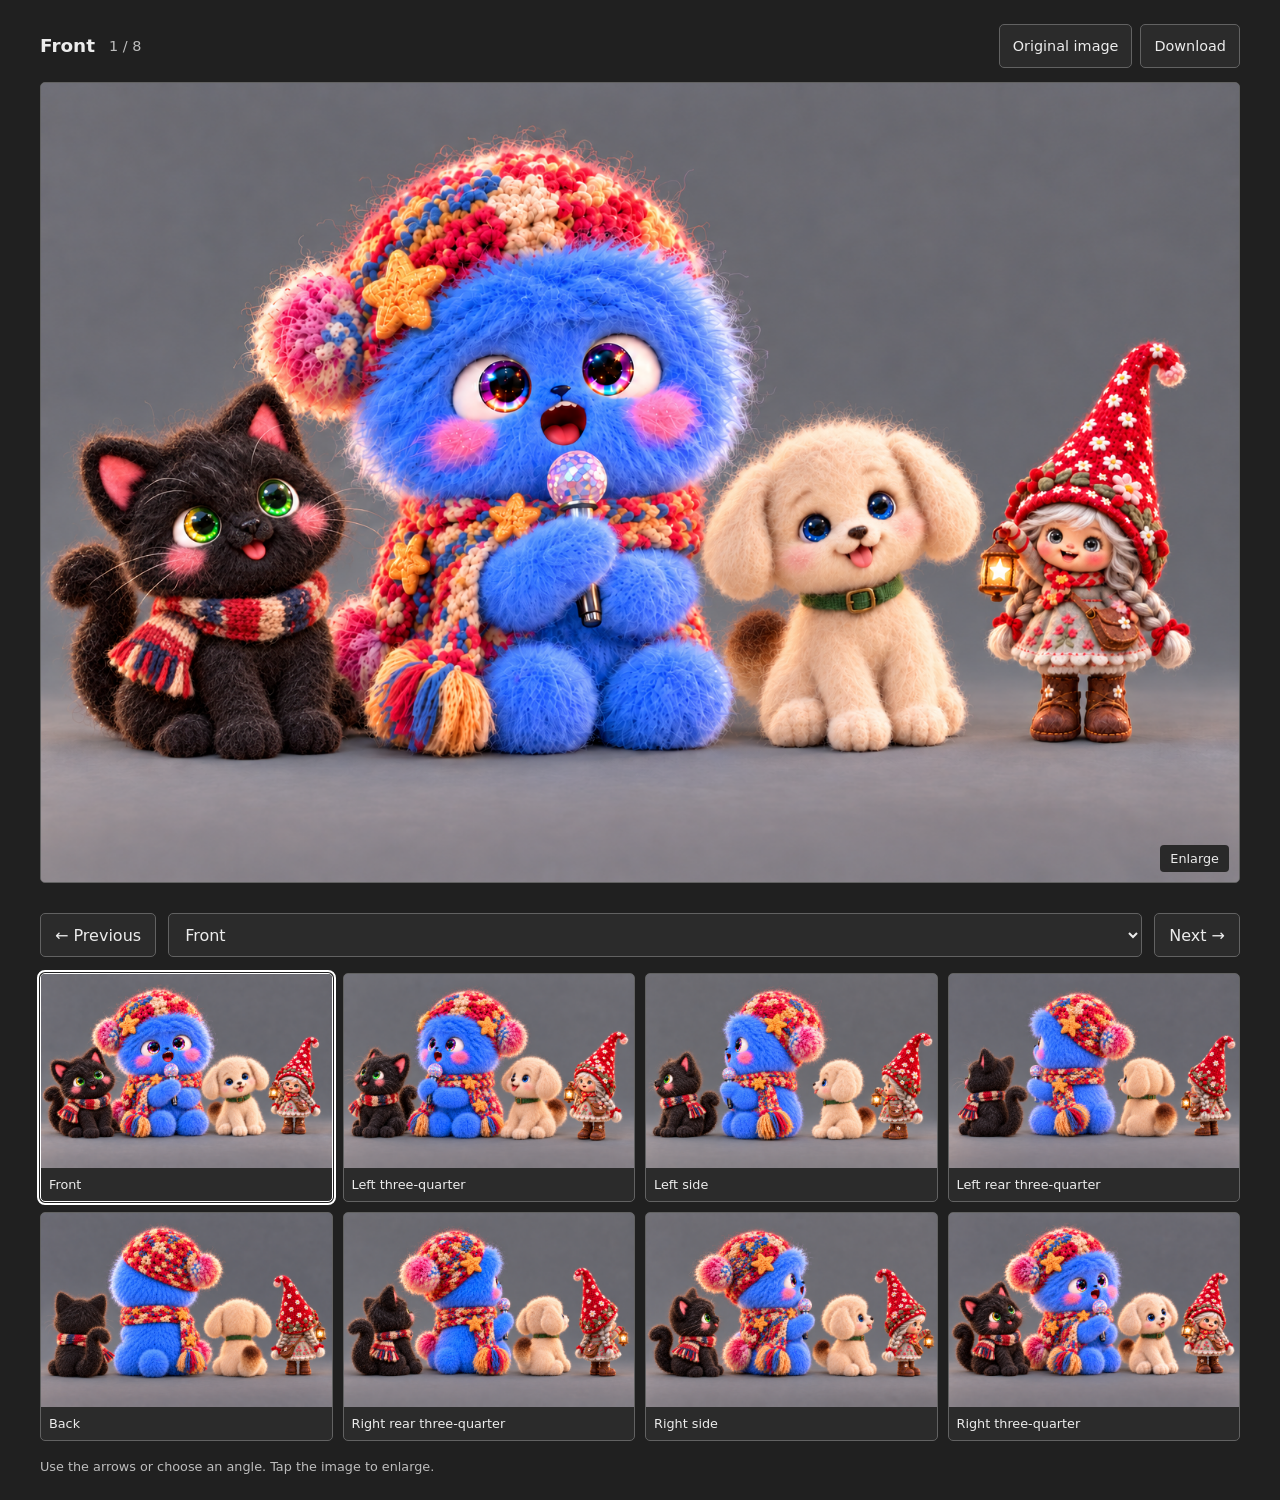
==== character-review/index.html @ 21128227 "Add unbranded responsive eight-angle group character review in separate directory" ====
<!doctype html>
<html lang="en">
<head>
  <meta charset="utf-8">
  <meta name="viewport" content="width=device-width, initial-scale=1">
  <meta name="robots" content="noindex,nofollow,noimageindex,nosnippet">
  <meta name="googlebot" content="noindex,nofollow,noimageindex,nosnippet">
  <meta name="color-scheme" content="dark light">
  <title>Character review</title>
  <link rel="icon" href="data:,">
  <link rel="stylesheet" href="review.css">
  <script src="review.js" defer></script>
</head>
<body>
  <main class="review">
    <header class="toolbar">
      <div class="heading">
        <h1 id="view-title">Front</h1>
        <span class="count" id="view-count" aria-label="Image 1 of 8" aria-live="polite" aria-atomic="true">1 / 8</span>
      </div>
      <div class="actions">
        <a id="original-link" href="images/front.png" target="_blank" rel="noopener">Original image</a>
        <a id="download-link" href="images/front.png" download="front.png">Download</a>
      </div>
    </header>

    <button class="image-button" id="enlarge-button" type="button" aria-label="Enlarge front view of all four characters" aria-haspopup="dialog">
      <img id="main-image" src="images/front.png" width="1536" height="1024" alt="Lumi, Kitty, Doggy and Nomie together, viewed from the front, in their current default outfits." fetchpriority="high">
      <span class="image-hint">Enlarge</span>
    </button>
    <p id="image-status" class="status" role="status" aria-live="polite"></p>

    <div class="navigation">
      <button id="previous-button" type="button" aria-label="Previous angle">← <span>Previous</span></button>
      <label class="angle-picker" for="angle-select">
        <span class="sr-only">Choose a viewing angle</span>
        <select id="angle-select">
          <option value="front">Front</option>
          <option value="front-left">Left three-quarter</option>
          <option value="left">Left side</option>
          <option value="back-left">Left rear three-quarter</option>
          <option value="back">Back</option>
          <option value="back-right">Right rear three-quarter</option>
          <option value="right">Right side</option>
          <option value="front-right">Right three-quarter</option>
        </select>
      </label>
      <button id="next-button" type="button" aria-label="Next angle"><span>Next</span> →</button>
    </div>

    <nav class="angles" id="angle-buttons" aria-label="All viewing angles"></nav>
    <p class="help">Use the arrows or choose an angle. Tap the image to enlarge.</p>

    <noscript><p class="help">Enable JavaScript to switch between the eight angles. You can still open or download the front view above.</p></noscript>
  </main>

  <dialog id="image-dialog" aria-labelledby="dialog-title">
    <div class="dialog-content">
      <header class="dialog-toolbar">
        <h2 id="dialog-title">Front</h2>
        <div class="dialog-actions">
          <button id="zoom-button" type="button" aria-pressed="false">Zoom in</button>
          <button id="close-button" type="button" autofocus>Close</button>
        </div>
      </header>
      <div class="zoom-area" id="zoom-area" tabindex="0" aria-label="Enlarged image. When zoomed, scroll to inspect it.">
        <img id="dialog-image" src="images/front.png" width="1536" height="1024" alt="Lumi, Kitty, Doggy and Nomie together, viewed from the front, in their current default outfits.">
      </div>
    </div>
  </dialog>
</body>
</html>
---- character-review/review.css ----
:root {
  color-scheme: dark;
  font-family: system-ui, -apple-system, BlinkMacSystemFont, "Segoe UI", sans-serif;
  color: #ececec;
  background: #202020;
  font-synthesis: none;
  --panel: #2b2b2b;
  --line: #626262;
  --muted: #bdbdbd;
}

* { box-sizing: border-box; }
body { margin: 0; }
button, select, a { -webkit-tap-highlight-color: transparent; }
button, select { font: inherit; }
button, select, .actions a {
  min-height: 44px;
  border: 1px solid var(--line);
  border-radius: 5px;
  color: inherit;
  background: var(--panel);
}
button, select { cursor: pointer; }
button:hover, .actions a:hover { background: #3c3c3c; }
button:focus-visible, select:focus-visible, a:focus-visible, .zoom-area:focus-visible {
  outline: 3px solid #fff;
  outline-offset: 3px;
}
.review { width: min(100% - 32px, 1200px); margin: 24px auto; }
.toolbar, .heading, .actions, .dialog-toolbar, .dialog-actions { display: flex; align-items: center; }
.toolbar { gap: 12px; justify-content: space-between; flex-wrap: wrap; margin-bottom: 14px; }
.heading { gap: 14px; min-width: 0; }
h1, h2 { margin: 0; font-size: 1.15rem; font-weight: 600; line-height: 1.35; }
.count { flex-shrink: 0; color: var(--muted); font-size: .9rem; font-variant-numeric: tabular-nums; }
.actions { gap: 8px; flex-wrap: wrap; }
.actions a { display: inline-flex; align-items: center; padding: 9px 13px; font-size: .9rem; text-decoration: none; }
.image-button { display: block; position: relative; width: 100%; padding: 0; overflow: hidden; border-color: var(--line); background: #777; }
.image-button:hover { background: #777; }
.image-button img { display: block; width: 100%; height: auto; aspect-ratio: 3 / 2; object-fit: contain; }
.image-hint { position: absolute; right: 10px; bottom: 10px; padding: 6px 10px; border-radius: 4px; background: #202020e8; font-size: .8rem; }
.status { min-height: 1.35em; margin: 6px 0; color: var(--muted); font-size: .85rem; }
.navigation { display: grid; grid-template-columns: auto minmax(0, 1fr) auto; gap: 12px; align-items: center; }
.navigation button { padding: 8px 14px; white-space: nowrap; }
.angle-picker { min-width: 0; }
.angle-picker select { width: 100%; padding: 8px 32px 8px 12px; }
.angles { display: grid; grid-template-columns: repeat(4, minmax(0, 1fr)); gap: 10px; margin-top: 16px; }
.angle-button { min-width: 0; padding: 0; overflow: hidden; text-align: left; }
.angle-button img { display: block; width: 100%; height: auto; aspect-ratio: 3 / 2; object-fit: contain; background: #777; }
.angle-button span { display: block; padding: 8px; font-size: .8rem; line-height: 1.35; overflow-wrap: anywhere; }
.angle-button[aria-pressed="true"] { border-color: #fff; outline: 2px solid #fff; outline-offset: 1px; }
.help { margin: 16px 0 0; font-size: .8rem; line-height: 1.5; color: var(--muted); }
.sr-only { position: absolute; width: 1px; height: 1px; padding: 0; margin: -1px; overflow: hidden; clip: rect(0, 0, 0, 0); white-space: nowrap; border: 0; }

dialog { width: calc(100% - 24px); max-width: 1600px; max-height: calc(100dvh - 24px); padding: 0; border: 1px solid var(--line); border-radius: 6px; color: inherit; background: #202020; }
dialog::backdrop { background: #000b; }
.dialog-content { display: flex; flex-direction: column; max-height: calc(100dvh - 26px); }
.dialog-toolbar { flex-shrink: 0; justify-content: space-between; gap: 12px; padding: 12px; flex-wrap: wrap; border-bottom: 1px solid var(--line); }
.dialog-toolbar h2 { font-size: 1rem; }
.dialog-actions { gap: 8px; }
.dialog-actions button { padding: 8px 12px; }
.zoom-area { min-height: 0; overflow: auto; overscroll-behavior: contain; background: #777; }
.zoom-area img { display: block; width: 100%; height: auto; max-height: calc(100dvh - 110px); object-fit: contain; }
.zoom-area.is-zoomed img { width: 200%; max-width: none; max-height: none; }
body.dialog-open { overflow: hidden; }

@media (max-width: 600px) {
  .review { width: calc(100% - 20px); margin: 14px auto; }
  .toolbar { gap: 10px; }
  .heading { flex: 1 0 100%; justify-content: space-between; }
  h1 { font-size: 1.05rem; }
  .actions { width: 100%; }
  .actions a { flex: 1; justify-content: center; }
  .navigation { gap: 6px; }
  .navigation button { padding: 8px 10px; }
  .navigation button span { display: none; }
  .angles { grid-template-columns: repeat(2, minmax(0, 1fr)); gap: 8px; }
  .angle-button span { min-height: 38px; display: flex; align-items: center; }
  dialog { width: calc(100% - 12px); max-height: calc(100dvh - 12px); }
  .dialog-content { max-height: calc(100dvh - 14px); }
  .dialog-toolbar { padding: 8px; gap: 8px; }
  .dialog-toolbar h2 { flex: 1 0 100%; }
  .dialog-actions { width: 100%; }
  .dialog-actions button { flex: 1; }
  .zoom-area img { max-height: calc(100dvh - 130px); }
}

@media (prefers-reduced-motion: reduce) {
  *, *::before, *::after { scroll-behavior: auto !important; animation: none !important; transition: none !important; }
}
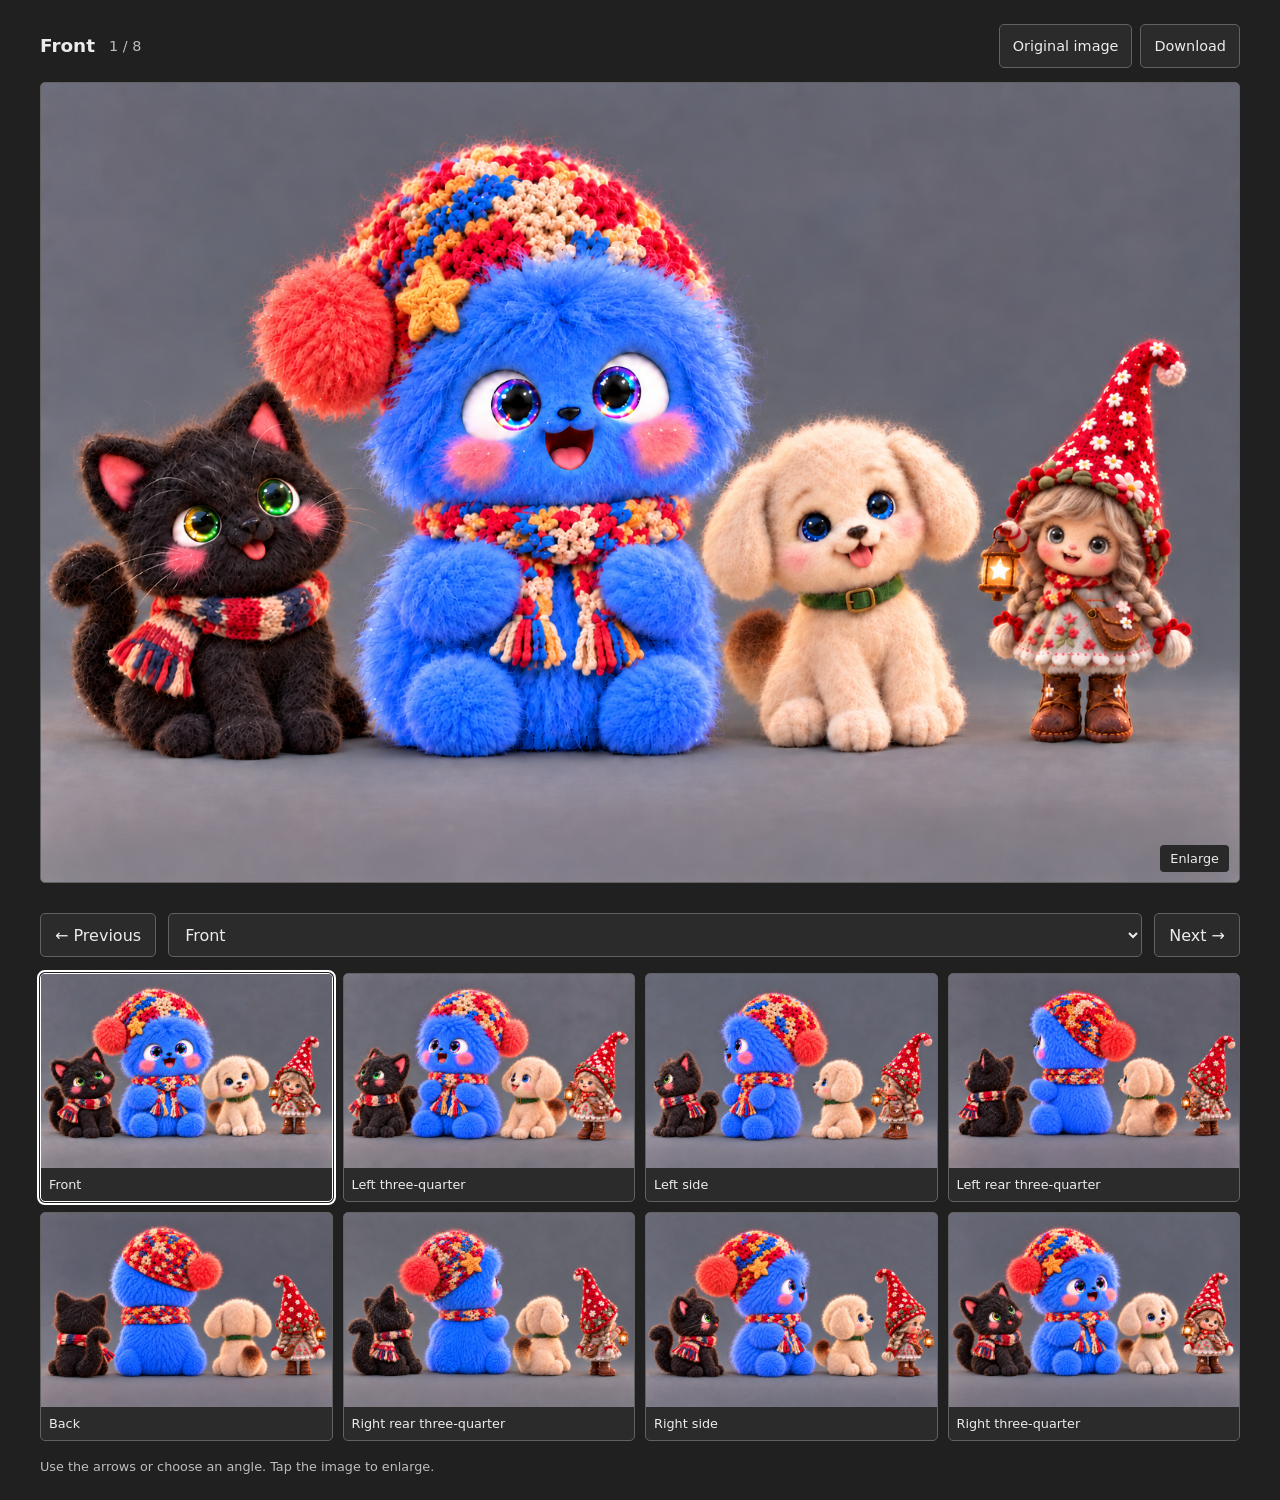
==== commit 81eed2cd: "Update eight-angle character review with current Lumi and felted natural-haired Nomie" ====
--- a/character-review/index.html
+++ b/character-review/index.html
@@ -9,7 +9,7 @@
   <title>Character review</title>
   <link rel="icon" href="data:,">
   <link rel="stylesheet" href="review.css">
-  <script src="review.js" defer></script>
+  <script src="review.js?v=20261002-lumi-nomie-v2" defer></script>
 </head>
 <body>
   <main class="review">
@@ -19,13 +19,13 @@
         <span class="count" id="view-count" aria-label="Image 1 of 8" aria-live="polite" aria-atomic="true">1 / 8</span>
       </div>
       <div class="actions">
-        <a id="original-link" href="images/front.png" target="_blank" rel="noopener">Original image</a>
-        <a id="download-link" href="images/front.png" download="front.png">Download</a>
+        <a id="original-link" href="images/front.png?v=20261002-lumi-nomie-v2" target="_blank" rel="noopener">Original image</a>
+        <a id="download-link" href="images/front.png?v=20261002-lumi-nomie-v2" download="front.png">Download</a>
       </div>
     </header>
 
     <button class="image-button" id="enlarge-button" type="button" aria-label="Enlarge front view of all four characters" aria-haspopup="dialog">
-      <img id="main-image" src="images/front.png" width="1536" height="1024" alt="Lumi, Kitty, Doggy and Nomie together, viewed from the front, in their current default outfits." fetchpriority="high">
+      <img id="main-image" src="images/front.png?v=20261002-lumi-nomie-v2" width="1536" height="1024" alt="Lumi, Kitty, Doggy and Nomie together, viewed from the front, in their current default outfits." fetchpriority="high">
       <span class="image-hint">Enlarge</span>
     </button>
     <p id="image-status" class="status" role="status" aria-live="polite"></p>
@@ -64,7 +64,7 @@
         </div>
       </header>
       <div class="zoom-area" id="zoom-area" tabindex="0" aria-label="Enlarged image. When zoomed, scroll to inspect it.">
-        <img id="dialog-image" src="images/front.png" width="1536" height="1024" alt="Lumi, Kitty, Doggy and Nomie together, viewed from the front, in their current default outfits.">
+        <img id="dialog-image" src="images/front.png?v=20261002-lumi-nomie-v2" width="1536" height="1024" alt="Lumi, Kitty, Doggy and Nomie together, viewed from the front, in their current default outfits.">
       </div>
     </div>
   </dialog>
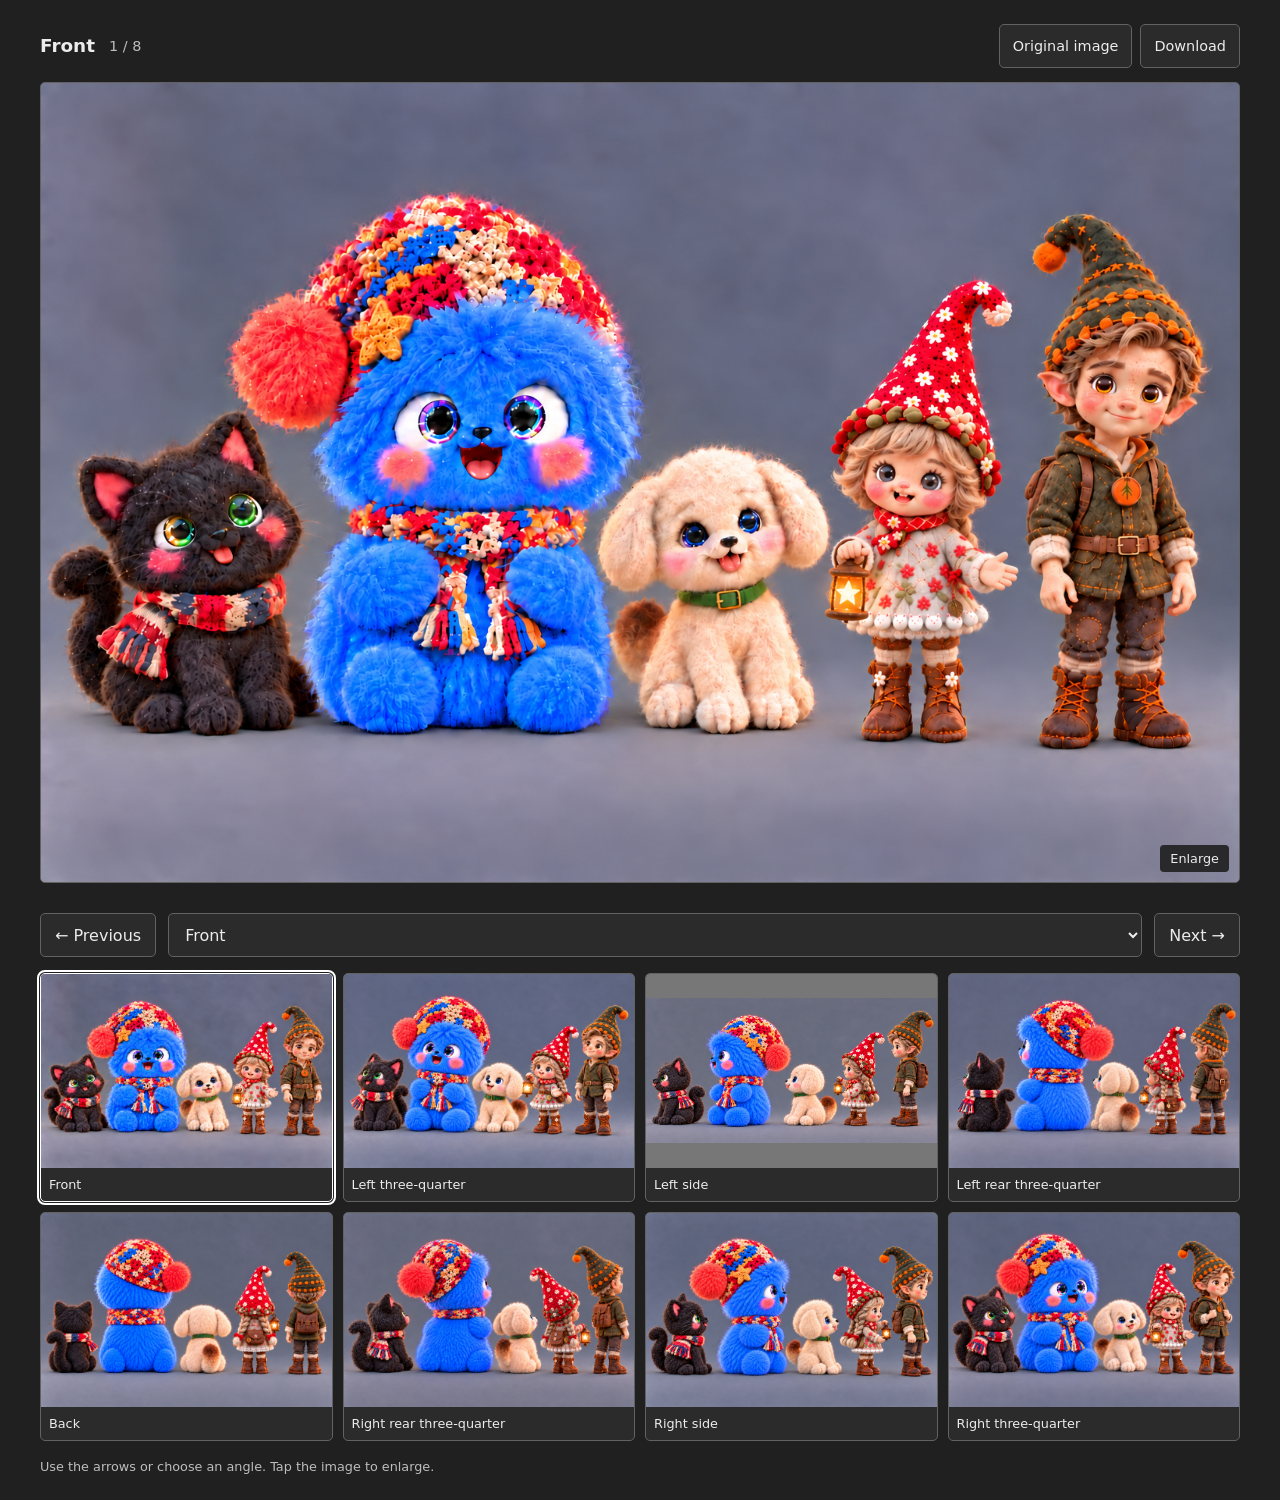
==== commit b7a5100e: "Update all eight character review angles with Jack and revised Nomie" ====
--- a/character-review/index.html
+++ b/character-review/index.html
@@ -9,7 +9,7 @@
   <title>Character review</title>
   <link rel="icon" href="data:,">
   <link rel="stylesheet" href="review.css">
-  <script src="review.js?v=20261002-lumi-nomie-v2" defer></script>
+  <script src="review.js?v=20261002-five-gnomes-v3" defer></script>
 </head>
 <body>
   <main class="review">
@@ -19,13 +19,13 @@
         <span class="count" id="view-count" aria-label="Image 1 of 8" aria-live="polite" aria-atomic="true">1 / 8</span>
       </div>
       <div class="actions">
-        <a id="original-link" href="images/front.png?v=20261002-lumi-nomie-v2" target="_blank" rel="noopener">Original image</a>
-        <a id="download-link" href="images/front.png?v=20261002-lumi-nomie-v2" download="front.png">Download</a>
+        <a id="original-link" href="images/front.png?v=20261002-five-gnomes-v3" target="_blank" rel="noopener">Original image</a>
+        <a id="download-link" href="images/front.png?v=20261002-five-gnomes-v3" download="front.png">Download</a>
       </div>
     </header>
 
-    <button class="image-button" id="enlarge-button" type="button" aria-label="Enlarge front view of all four characters" aria-haspopup="dialog">
-      <img id="main-image" src="images/front.png?v=20261002-lumi-nomie-v2" width="1536" height="1024" alt="Lumi, Kitty, Doggy and Nomie together, viewed from the front, in their current default outfits." fetchpriority="high">
+    <button class="image-button" id="enlarge-button" type="button" aria-label="Enlarge front view of all five characters" aria-haspopup="dialog">
+      <img id="main-image" src="images/front.png?v=20261002-five-gnomes-v3" width="1536" height="1024" alt="Lumi, Kitty, Doggy, Nomie and Jack together, viewed from the front, in their current default outfits." fetchpriority="high">
       <span class="image-hint">Enlarge</span>
     </button>
     <p id="image-status" class="status" role="status" aria-live="polite"></p>
@@ -64,7 +64,7 @@
         </div>
       </header>
       <div class="zoom-area" id="zoom-area" tabindex="0" aria-label="Enlarged image. When zoomed, scroll to inspect it.">
-        <img id="dialog-image" src="images/front.png?v=20261002-lumi-nomie-v2" width="1536" height="1024" alt="Lumi, Kitty, Doggy and Nomie together, viewed from the front, in their current default outfits.">
+        <img id="dialog-image" src="images/front.png?v=20261002-five-gnomes-v3" width="1536" height="1024" alt="Lumi, Kitty, Doggy, Nomie and Jack together, viewed from the front, in their current default outfits.">
       </div>
     </div>
   </dialog>
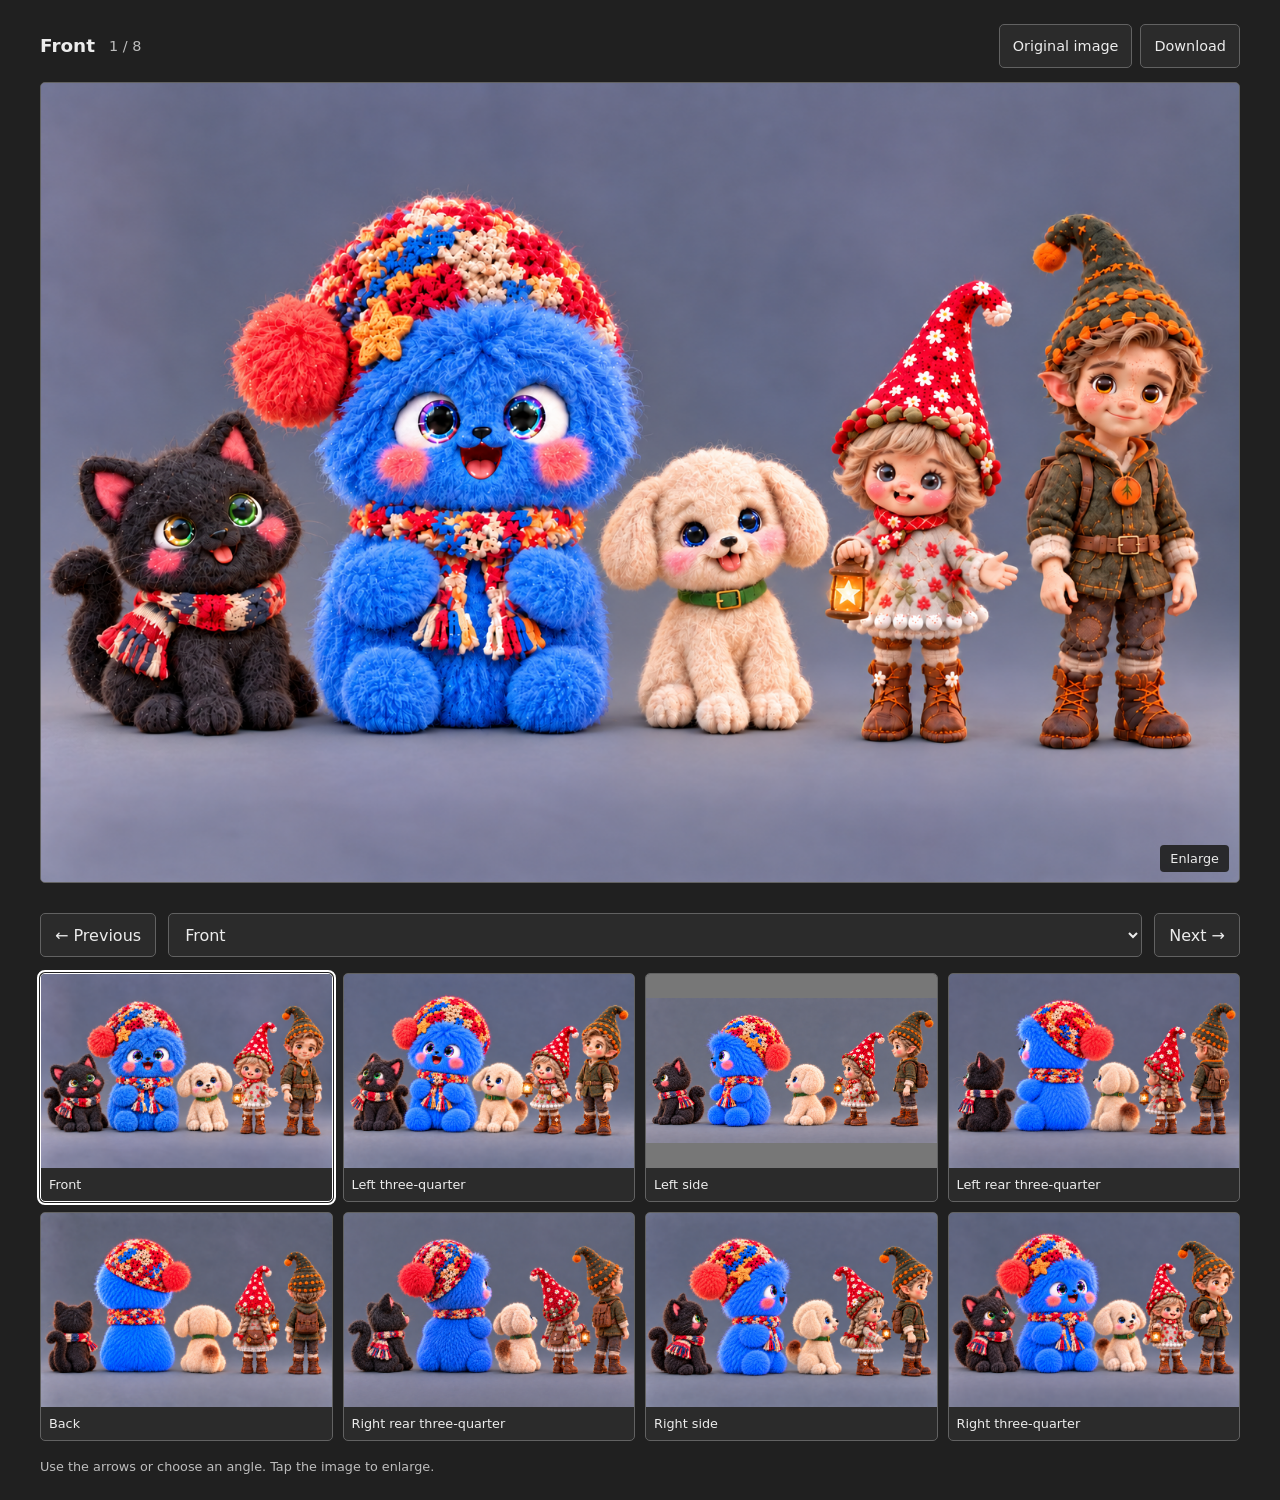
==== commit db3bc451: "Refine character review wool detail and Lumi rear silhouette" ====
--- a/character-review/index.html
+++ b/character-review/index.html
@@ -9,7 +9,7 @@
   <title>Character review</title>
   <link rel="icon" href="data:,">
   <link rel="stylesheet" href="review.css">
-  <script src="review.js?v=20261002-five-gnomes-v3" defer></script>
+  <script src="review.js?v=20261002-detail-v4" defer></script>
 </head>
 <body>
   <main class="review">
@@ -19,13 +19,13 @@
         <span class="count" id="view-count" aria-label="Image 1 of 8" aria-live="polite" aria-atomic="true">1 / 8</span>
       </div>
       <div class="actions">
-        <a id="original-link" href="images/front.png?v=20261002-five-gnomes-v3" target="_blank" rel="noopener">Original image</a>
-        <a id="download-link" href="images/front.png?v=20261002-five-gnomes-v3" download="front.png">Download</a>
+        <a id="original-link" href="images/front.png?v=20261002-detail-v4" target="_blank" rel="noopener">Original image</a>
+        <a id="download-link" href="images/front.png?v=20261002-detail-v4" download="front.png">Download</a>
       </div>
     </header>
 
     <button class="image-button" id="enlarge-button" type="button" aria-label="Enlarge front view of all five characters" aria-haspopup="dialog">
-      <img id="main-image" src="images/front.png?v=20261002-five-gnomes-v3" width="1536" height="1024" alt="Lumi, Kitty, Doggy, Nomie and Jack together, viewed from the front, in their current default outfits." fetchpriority="high">
+      <img id="main-image" src="images/front.png?v=20261002-detail-v4" width="1536" height="1024" alt="Lumi, Kitty, Doggy, Nomie and Jack together, viewed from the front, in their current default outfits." fetchpriority="high">
       <span class="image-hint">Enlarge</span>
     </button>
     <p id="image-status" class="status" role="status" aria-live="polite"></p>
@@ -64,7 +64,7 @@
         </div>
       </header>
       <div class="zoom-area" id="zoom-area" tabindex="0" aria-label="Enlarged image. When zoomed, scroll to inspect it.">
-        <img id="dialog-image" src="images/front.png?v=20261002-five-gnomes-v3" width="1536" height="1024" alt="Lumi, Kitty, Doggy, Nomie and Jack together, viewed from the front, in their current default outfits.">
+        <img id="dialog-image" src="images/front.png?v=20261002-detail-v4" width="1536" height="1024" alt="Lumi, Kitty, Doggy, Nomie and Jack together, viewed from the front, in their current default outfits.">
       </div>
     </div>
   </dialog>
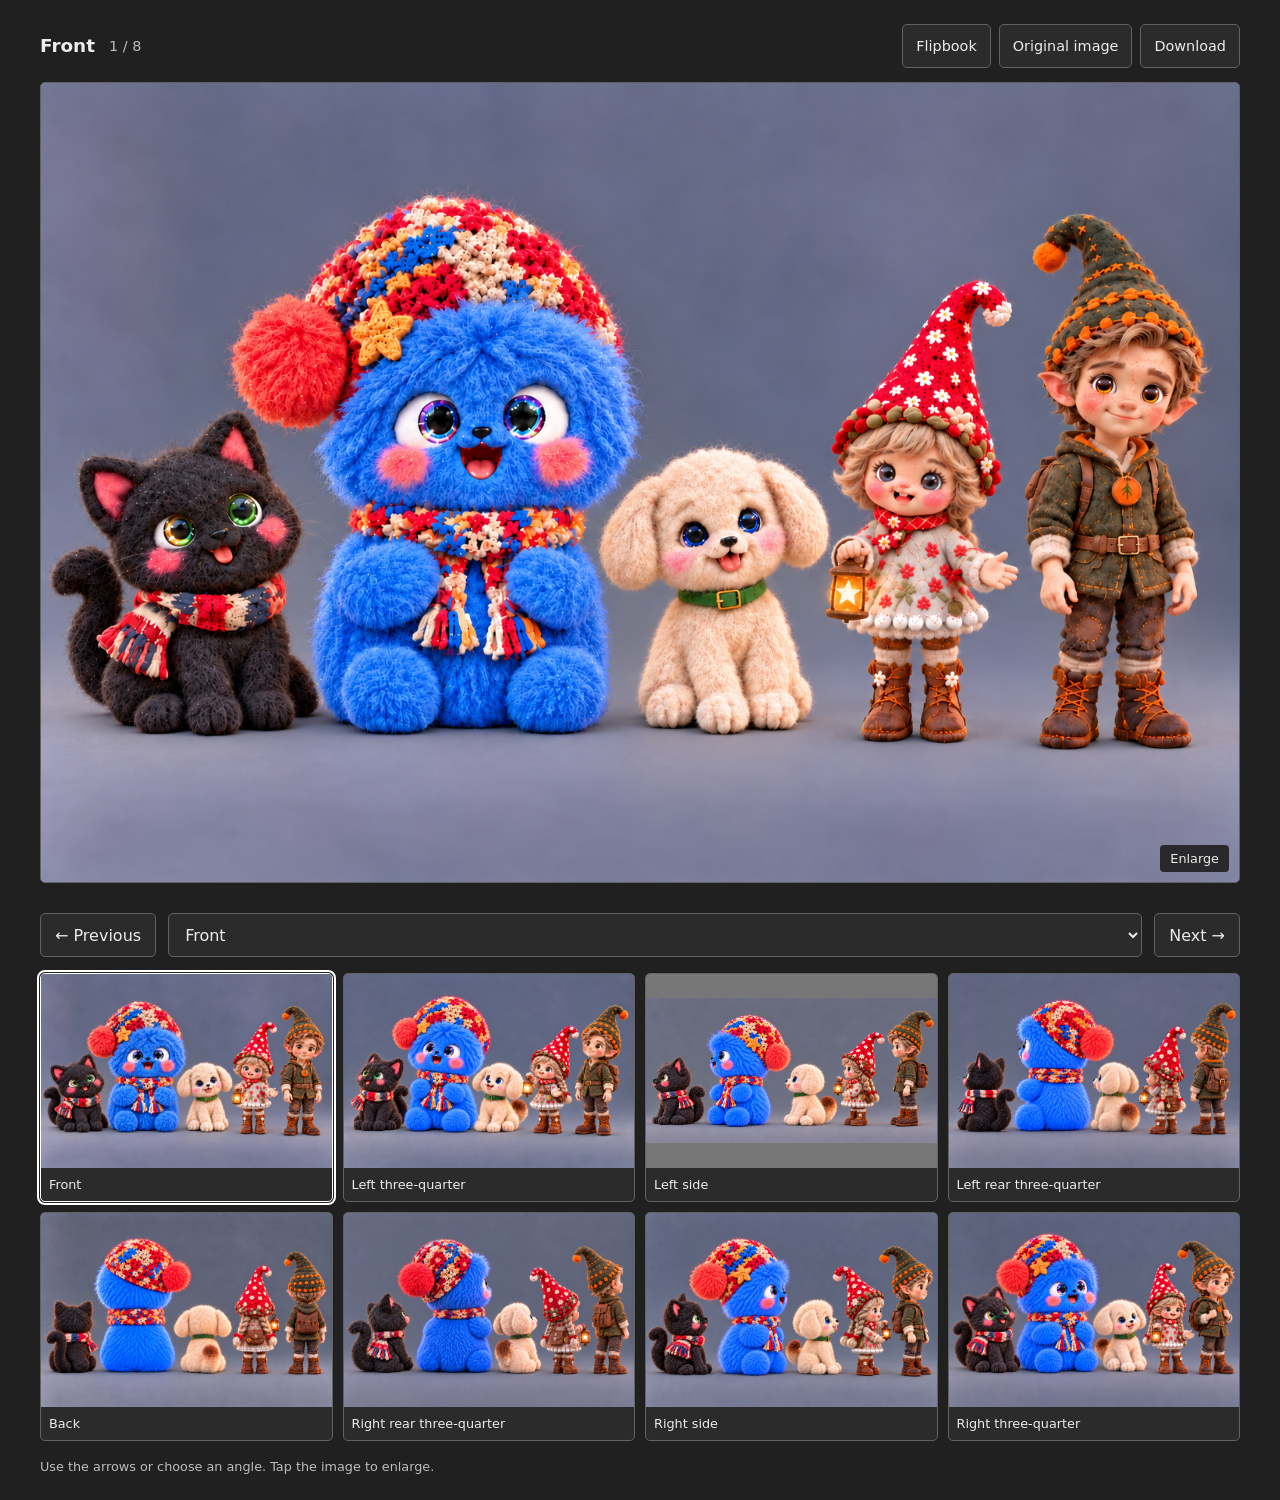
==== commit 8777251e: "Link flipbook and character review and add first/last spread turns" ====
--- a/character-review/index.html
+++ b/character-review/index.html
@@ -19,6 +19,7 @@
         <span class="count" id="view-count" aria-label="Image 1 of 8" aria-live="polite" aria-atomic="true">1 / 8</span>
       </div>
       <div class="actions">
+        <a href="https://axelmurillo.github.io/feltworld-play/flipbook/">Flipbook</a>
         <a id="original-link" href="images/front.png?v=20261002-detail-v4" target="_blank" rel="noopener">Original image</a>
         <a id="download-link" href="images/front.png?v=20261002-detail-v4" download="front.png">Download</a>
       </div>
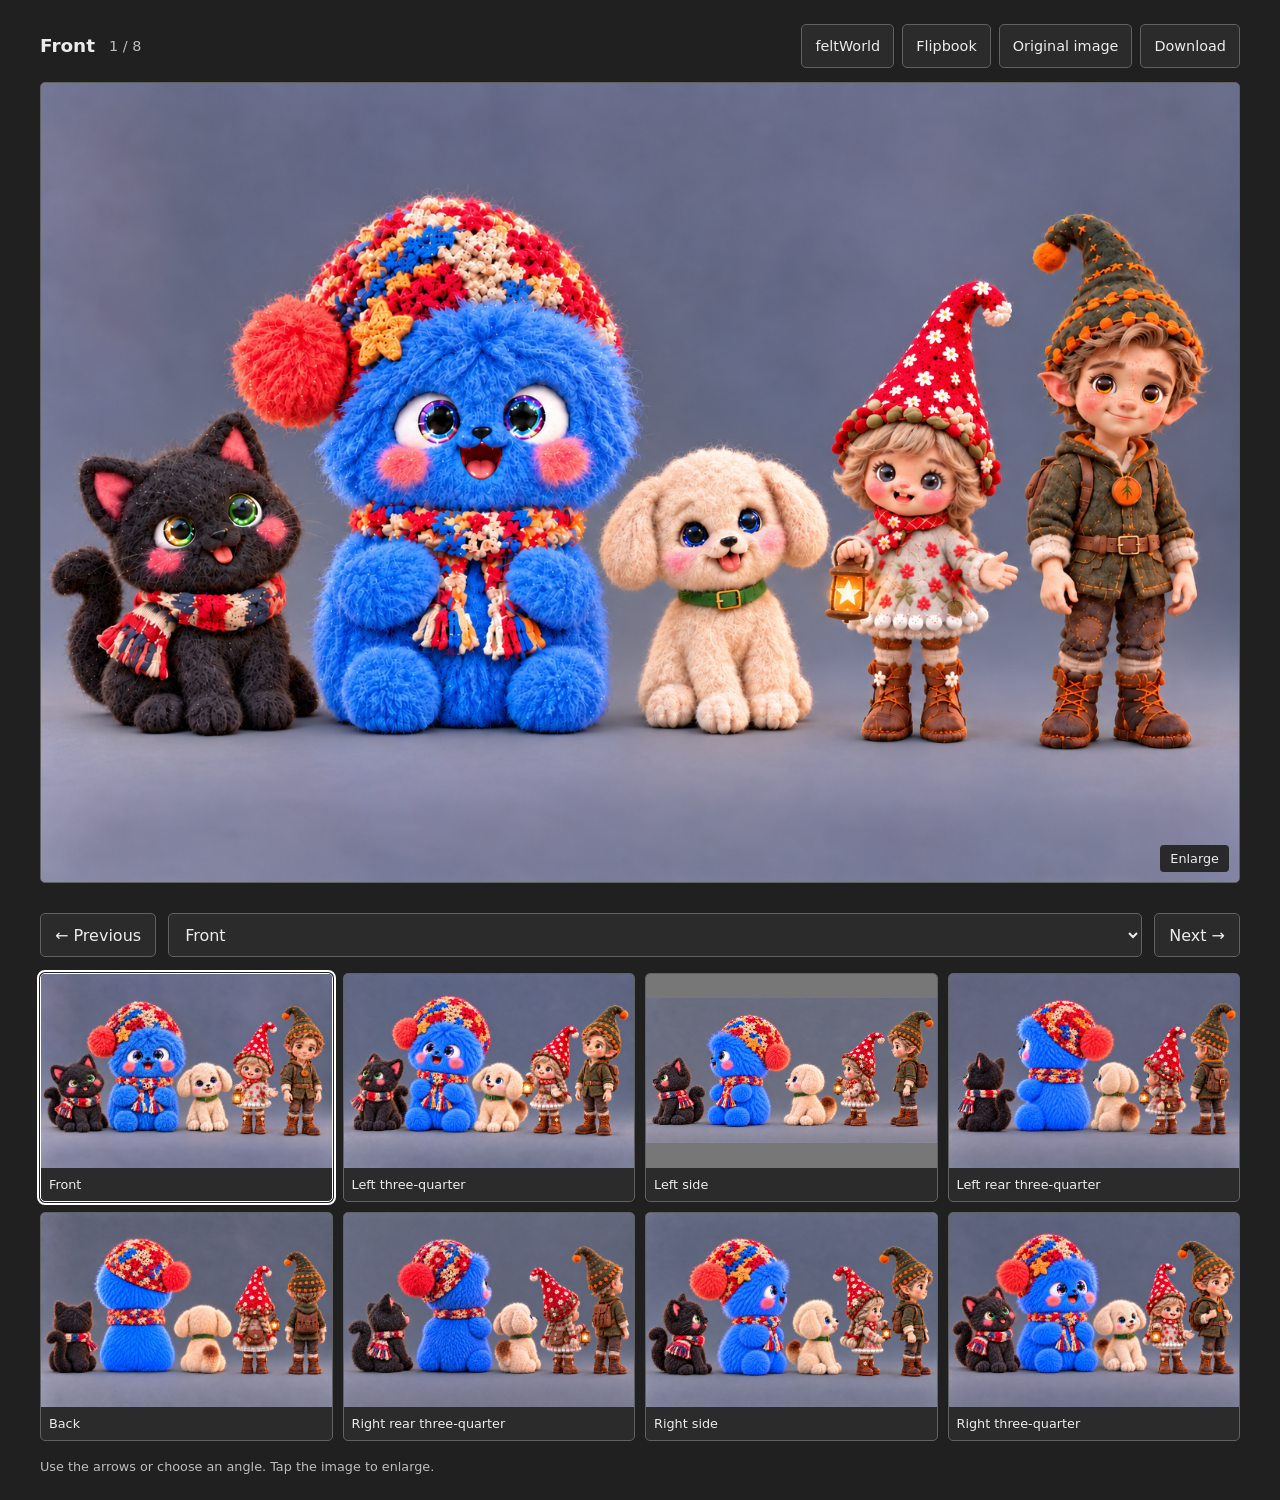
==== commit 29678d85: "Forward legacy entrypoints to feltWorld and add illustrated share cards" ====
--- a/character-review/index.html
+++ b/character-review/index.html
@@ -1,73 +1,19 @@
-<!doctype html>
-<html lang="en">
-<head>
-  <meta charset="utf-8">
-  <meta name="viewport" content="width=device-width, initial-scale=1">
-  <meta name="robots" content="noindex,nofollow,noimageindex,nosnippet">
-  <meta name="googlebot" content="noindex,nofollow,noimageindex,nosnippet">
-  <meta name="color-scheme" content="dark light">
-  <title>Character review</title>
-  <link rel="icon" href="data:,">
-  <link rel="stylesheet" href="review.css">
-  <script src="review.js?v=20261002-detail-v4" defer></script>
-</head>
-<body>
-  <main class="review">
-    <header class="toolbar">
-      <div class="heading">
-        <h1 id="view-title">Front</h1>
-        <span class="count" id="view-count" aria-label="Image 1 of 8" aria-live="polite" aria-atomic="true">1 / 8</span>
-      </div>
-      <div class="actions">
-        <a href="https://axelmurillo.github.io/feltworld-play/flipbook/">Flipbook</a>
-        <a id="original-link" href="images/front.png?v=20261002-detail-v4" target="_blank" rel="noopener">Original image</a>
-        <a id="download-link" href="images/front.png?v=20261002-detail-v4" download="front.png">Download</a>
-      </div>
-    </header>
-
-    <button class="image-button" id="enlarge-button" type="button" aria-label="Enlarge front view of all five characters" aria-haspopup="dialog">
-      <img id="main-image" src="images/front.png?v=20261002-detail-v4" width="1536" height="1024" alt="Lumi, Kitty, Doggy, Nomie and Jack together, viewed from the front, in their current default outfits." fetchpriority="high">
-      <span class="image-hint">Enlarge</span>
-    </button>
-    <p id="image-status" class="status" role="status" aria-live="polite"></p>
-
-    <div class="navigation">
-      <button id="previous-button" type="button" aria-label="Previous angle">← <span>Previous</span></button>
-      <label class="angle-picker" for="angle-select">
-        <span class="sr-only">Choose a viewing angle</span>
-        <select id="angle-select">
-          <option value="front">Front</option>
-          <option value="front-left">Left three-quarter</option>
-          <option value="left">Left side</option>
-          <option value="back-left">Left rear three-quarter</option>
-          <option value="back">Back</option>
-          <option value="back-right">Right rear three-quarter</option>
-          <option value="right">Right side</option>
-          <option value="front-right">Right three-quarter</option>
-        </select>
-      </label>
-      <button id="next-button" type="button" aria-label="Next angle"><span>Next</span> →</button>
-    </div>
-
-    <nav class="angles" id="angle-buttons" aria-label="All viewing angles"></nav>
-    <p class="help">Use the arrows or choose an angle. Tap the image to enlarge.</p>
-
-    <noscript><p class="help">Enable JavaScript to switch between the eight angles. You can still open or download the front view above.</p></noscript>
-  </main>
-
-  <dialog id="image-dialog" aria-labelledby="dialog-title">
-    <div class="dialog-content">
-      <header class="dialog-toolbar">
-        <h2 id="dialog-title">Front</h2>
-        <div class="dialog-actions">
-          <button id="zoom-button" type="button" aria-pressed="false">Zoom in</button>
-          <button id="close-button" type="button" autofocus>Close</button>
-        </div>
-      </header>
-      <div class="zoom-area" id="zoom-area" tabindex="0" aria-label="Enlarged image. When zoomed, scroll to inspect it.">
-        <img id="dialog-image" src="images/front.png?v=20261002-detail-v4" width="1536" height="1024" alt="Lumi, Kitty, Doggy, Nomie and Jack together, viewed from the front, in their current default outfits.">
-      </div>
-    </div>
-  </dialog>
-</body>
-</html>
+<!doctype html><html lang="en"><head><meta charset="utf-8"><meta name="viewport" content="width=device-width,initial-scale=1"><meta name="robots" content="noindex, nofollow, noimageindex, nosnippet"><title>feltWorld</title><link rel="canonical" href="https://axelmurillo.github.io/feltworld/character-book/">
+<meta property="og:title" content="Meet the feltWorld friends">
+<meta property="og:description" content="Lumi, Kitty, Doggy, Nomie and Jack — five handmade friends, seen from every angle.">
+<meta property="og:type" content="website">
+<meta property="og:url" content="https://axelmurillo.github.io/feltworld/character-book/">
+<meta property="og:site_name" content="feltWorld">
+<meta property="og:locale" content="en_GB">
+<meta property="og:image" content="https://axelmurillo.github.io/feltworld/character-book/images/front.png?v=share-1">
+<meta property="og:image:secure_url" content="https://axelmurillo.github.io/feltworld/character-book/images/front.png?v=share-1">
+<meta property="og:image:type" content="image/png">
+<meta property="og:image:width" content="1536">
+<meta property="og:image:height" content="1024">
+<meta property="og:image:alt" content="The five feltWorld friends posing together: Kitty, Lumi, Doggy, Nomie and Jack.">
+<meta name="twitter:card" content="summary_large_image">
+<meta name="twitter:title" content="Meet the feltWorld friends">
+<meta name="twitter:description" content="Lumi, Kitty, Doggy, Nomie and Jack — five handmade friends, seen from every angle.">
+<meta name="twitter:image" content="https://axelmurillo.github.io/feltworld/character-book/images/front.png?v=share-1">
+<meta name="twitter:image:alt" content="The five feltWorld friends posing together: Kitty, Lumi, Doggy, Nomie and Jack.">
+<script>location.replace("https://axelmurillo.github.io/feltworld/character-book/"+location.search+location.hash)</script></head><body><p><a href="https://axelmurillo.github.io/feltworld/character-book/">Continue to feltWorld</a></p></body></html>
